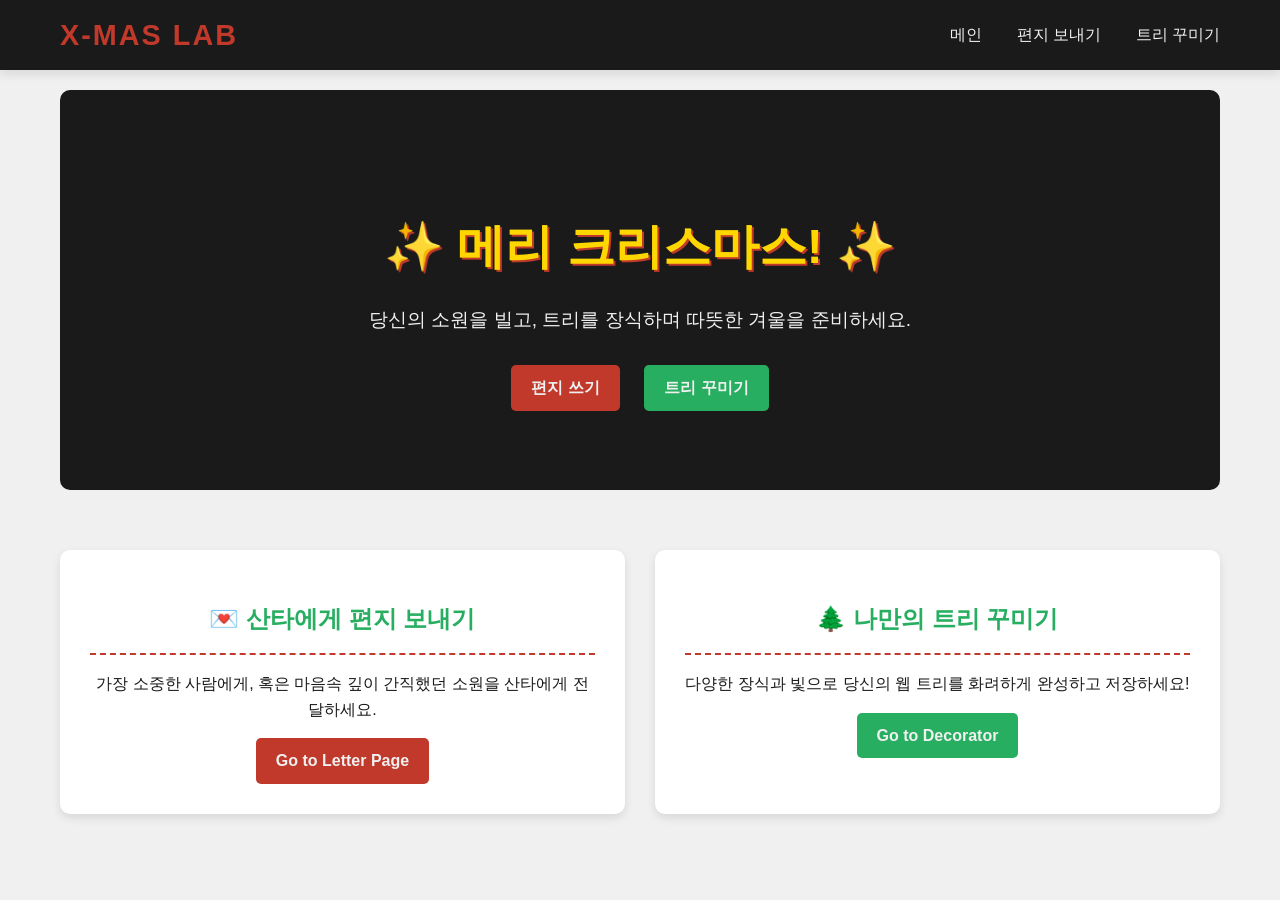
==== index.html @ ffda591e "코드 생성" ====
<!DOCTYPE html>
<html lang="ko">
<head>
    <meta charset="UTF-8">
    <meta name="viewport" content="width=device-width, initial-scale=1.0">
    <title>🎄 메리 크리스마스 | X-MAS LAB</title>
    <link rel="stylesheet" href="css/style.css">
    <link rel="stylesheet" href="css/main.css">
</head>
<body>
    <header class="navbar">
        <div class="nav-container">
            <div class="nav-logo"><a href="index.html">X-MAS LAB</a></div>
            <nav class="nav-links">
                <a href="index.html">메인</a>
                <a href="letter.html">편지 보내기</a>
                <a href="tree-decorator.html">트리 꾸미기</a>
            </nav>
        </div>
    </header>

    <main class="main-content">
        <section class="hero-section">
            <div class="hero-text">
                <h1>✨ 메리 크리스마스! ✨</h1>
                <p>당신의 소원을 빌고, 트리를 장식하며 따뜻한 겨울을 준비하세요.</p>
                <div class="hero-actions">
                    <a href="letter.html" class="button-red">편지 쓰기</a>
                    <a href="tree-decorator.html" class="button-green">트리 꾸미기</a>
                </div>
            </div>
        </section>

        <section class="feature-cards">
            <article class="card">
                <h2>💌 산타에게 편지 보내기</h2>
                <p>가장 소중한 사람에게, 혹은 마음속 깊이 간직했던 소원을 산타에게 전달하세요.</p>
                <a href="letter.html" class="button-red">Go to Letter Page</a>
            </article>
            
            <article class="card">
                <h2>🌲 나만의 트리 꾸미기</h2>
                <p>다양한 장식과 빛으로 당신의 웹 트리를 화려하게 완성하고 저장하세요!</p>
                <a href="tree-decorator.html" class="button-green">Go to Decorator</a>
            </article>
        </section>
    </main>

    <script src="js/script.js"></script>
</body>
</html>
---- css/style.css ----
:root {
    /* 색상 팔레트 */
    --color-white-snow: #F0F0F0;
    --color-black-text: #1A1A1A;
    --color-red-christmas: #C0392B;
    --color-green-christmas: #27AE60;
    --color-gold-accent: #FFD700;

    /* 폰트 설정 (기본 폰트) */
    --font-primary: 'Malgun Gothic', 'Arial', sans-serif;
    --shadow-light: 0 4px 10px rgba(0, 0, 0, 0.1);
}

* {
    box-sizing: border-box;
}

body {
    background-color: var(--color-white-snow);
    color: var(--color-black-text);
    font-family: var(--font-primary);
    margin: 0;
    padding-top: 70px; /* 네비게이션 높이만큼 패딩 */
    line-height: 1.6;
}

/* --- 공통 버튼 스타일 --- */
.button-red, .button-green {
    display: inline-block;
    padding: 10px 20px;
    text-decoration: none;
    font-weight: bold;
    border-radius: 5px;
    transition: background-color 0.3s, transform 0.2s;
    text-align: center;
    border: none;
    cursor: pointer;
}

.button-red {
    background-color: var(--color-red-christmas);
    color: var(--color-white-snow);
}
.button-red:hover {
    background-color: #A93224;
    transform: translateY(-2px);
}

.button-green {
    background-color: var(--color-green-christmas);
    color: var(--color-white-snow);
}
.button-green:hover {
    background-color: #219d55;
    transform: translateY(-2px);
}

/* --- 네비게이션 바 스타일 --- */
.navbar {
    position: fixed;
    top: 0;
    left: 0;
    width: 100%;
    height: 70px;
    background-color: var(--color-black-text);
    box-shadow: var(--shadow-light);
    z-index: 1000;
}

.nav-container {
    display: flex;
    justify-content: space-between;
    align-items: center;
    max-width: 1200px;
    margin: 0 auto;
    height: 100%;
    padding: 0 20px;
}

.nav-logo a {
    color: var(--color-red-christmas);
    font-size: 1.8em;
    font-weight: 900;
    text-decoration: none;
    letter-spacing: 2px;
}

.nav-links a {
    color: var(--color-white-snow);
    text-decoration: none;
    margin-left: 30px;
    font-size: 1em;
    font-weight: 500;
    transition: color 0.3s;
}

.nav-links a:hover {
    color: var(--color-green-christmas);
}
---- css/main.css ----
/* --- 메인 페이지 전용 스타일 --- */

.main-content {
    max-width: 1200px;
    margin: 0 auto;
    padding: 20px;
}

/* 1. 히어로 섹션 */
.hero-section {
    position: relative;
    background-color: var(--color-black-text); /* 배경색 검정 */
    color: var(--color-white-snow);
    height: 400px;
    display: flex;
    justify-content: center;
    align-items: center;
    text-align: center;
    border-radius: 10px;
    margin-bottom: 40px;
    /* 

[Image of snowy night christmas scene with subtle animation]
 */
    /* 실제로는 배경 이미지 또는 애니메이션을 여기에 삽입 */
}

.hero-text h1 {
    font-size: 3em;
    color: var(--color-gold-accent); /* 골드 강조 */
    margin-bottom: 10px;
    text-shadow: 2px 2px var(--color-red-christmas);
}

.hero-text p {
    font-size: 1.2em;
    margin-bottom: 30px;
}

.hero-actions a {
    margin: 0 10px;
}

/* 2. 기능 카드 섹션 */
.feature-cards {
    display: flex;
    justify-content: space-around;
    gap: 30px;
    padding: 20px 0;
}

.card {
    flex: 1;
    background-color: #FFFFFF;
    padding: 30px;
    border-radius: 10px;
    box-shadow: var(--shadow-light);
    text-align: center;
    min-width: 300px;
    transition: transform 0.3s;
}

.card:hover {
    transform: translateY(-5px);
}

.card h2 {
    color: var(--color-green-christmas);
    border-bottom: 2px dashed var(--color-red-christmas);
    padding-bottom: 15px;
    margin-bottom: 15px;
}
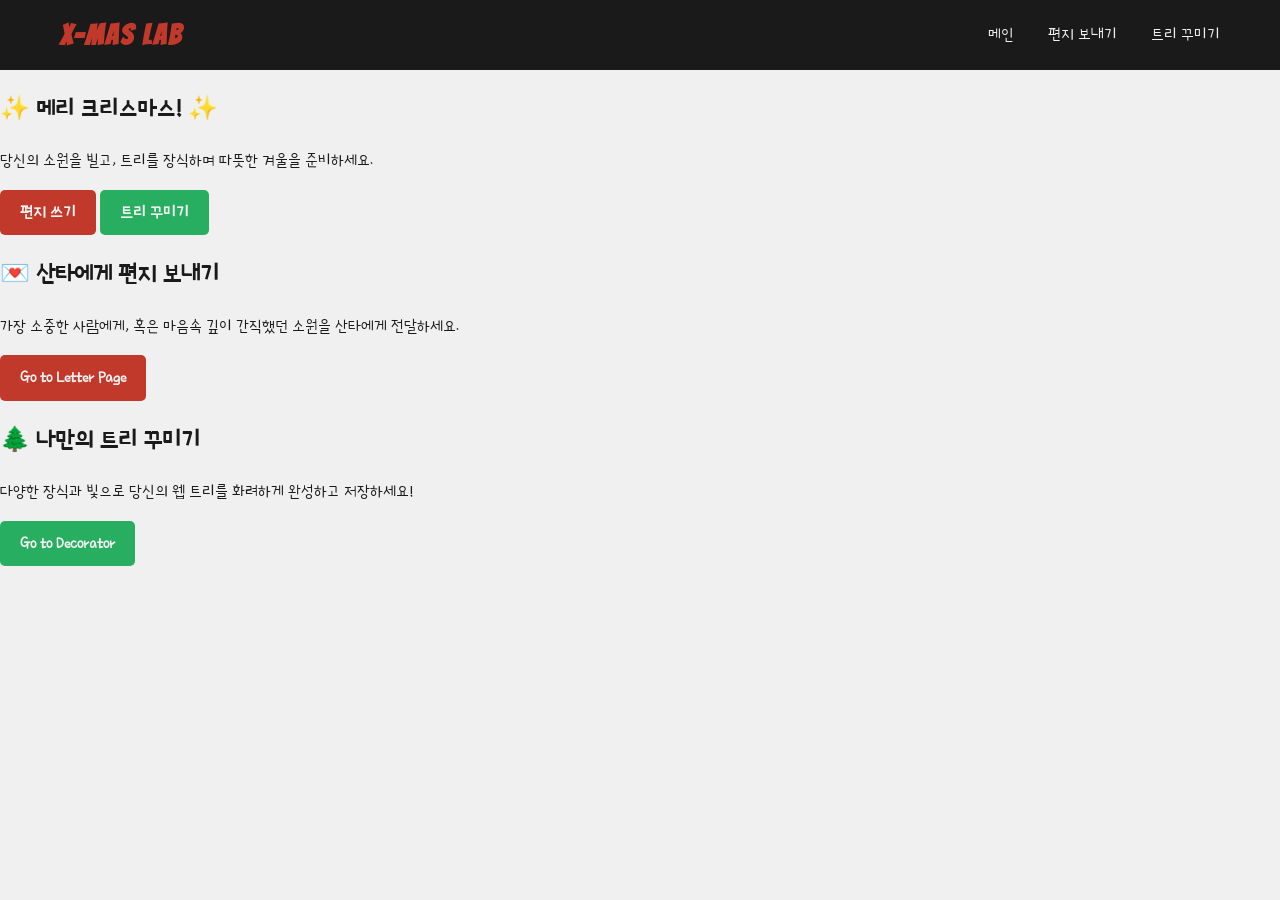
==== commit 98300f05: "폰트 수정" ====
--- a/index.html
+++ b/index.html
@@ -3,10 +3,14 @@
 <head>
     <meta charset="UTF-8">
     <meta name="viewport" content="width=device-width, initial-scale=1.0">
-    <title>🎄 메리 크리스마스 | X-MAS LAB</title>
+    <title>🎄 메리 크리스마스</title>
+    
+    <link rel="preconnect" href="https://fonts.googleapis.com">
+    <link rel="preconnect" href="https://fonts.gstatic.com" crossorigin>
+    <link href="https://fonts.googleapis.com/css2?family=Bangers&family=Poor+Story&display=swap" rel="stylesheet">
+    
     <link rel="stylesheet" href="css/style.css">
-    <link rel="stylesheet" href="css/main.css">
-</head>
+    </head>
 <body>
     <header class="navbar">
         <div class="nav-container">
--- a/css/style.css
+++ b/css/style.css
@@ -6,9 +6,28 @@
     --color-green-christmas: #27AE60;
     --color-gold-accent: #FFD700;
 
-    /* 폰트 설정 (기본 폰트) */
-    --font-primary: 'Malgun Gothic', 'Arial', sans-serif;
-    --shadow-light: 0 4px 10px rgba(0, 0, 0, 0.1);
+    /* Bangers (영문), Poor Story (한글) 폰트 설정 */
+    /* Bangers는 영문 전용이므로, Poor Story를 백업으로 지정합니다. */
+    --font-bangers: 'Bangers', cursive;
+    --font-poorstory: 'Poor Story', cursive;
+
+    /* 기본 폰트: 한글 가독성을 우선하되, 영문은 Bangers를 기본으로 사용합니다. */
+    --font-primary: var(--font-poorstory); 
+}
+
+/* ... (기존 body, 버튼 스타일 등은 그대로 둡니다) ... */
+
+
+/* --- 네비게이션 바 스타일 (네비게이션 로고에 Bangers 적용) --- */
+.nav-logo a {
+    color: var(--color-red-christmas);
+    font-size: 1.8em;
+    font-weight: 900;
+    text-decoration: none;
+    letter-spacing: 2px;
+    
+    /* 로고는 강하게 영문 폰트 적용 */
+    font-family: var(--font-bangers); 
 }
 
 * {
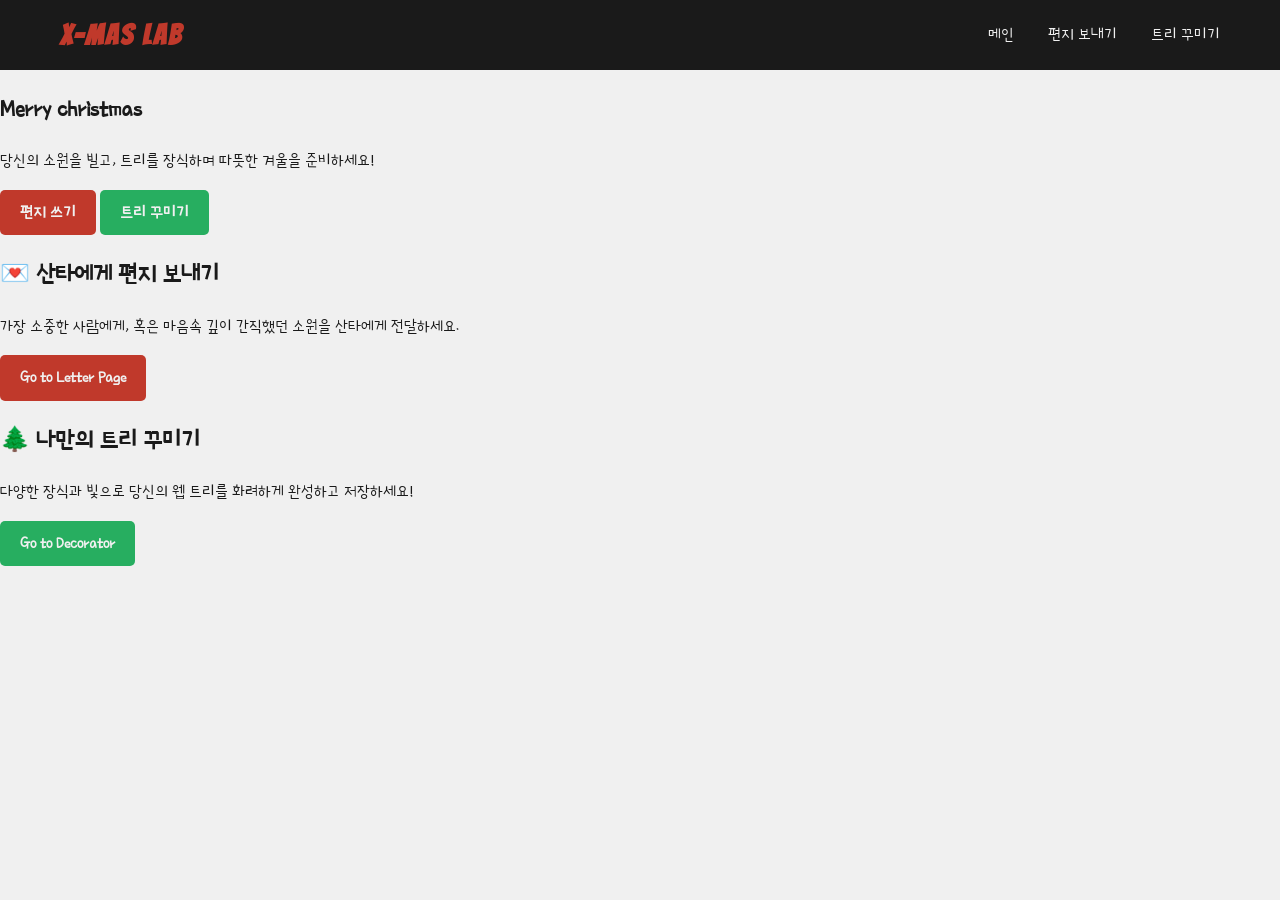
==== commit aec8faff: "메리크리스마스" ====
--- a/index.html
+++ b/index.html
@@ -26,8 +26,8 @@
     <main class="main-content">
         <section class="hero-section">
             <div class="hero-text">
-                <h1>✨ 메리 크리스마스! ✨</h1>
-                <p>당신의 소원을 빌고, 트리를 장식하며 따뜻한 겨울을 준비하세요.</p>
+                <h1>Merry christmas</h1>
+                <p>당신의 소원을 빌고, 트리를 장식하며 따뜻한 겨울을 준비하세요!</p>
                 <div class="hero-actions">
                     <a href="letter.html" class="button-red">편지 쓰기</a>
                     <a href="tree-decorator.html" class="button-green">트리 꾸미기</a>
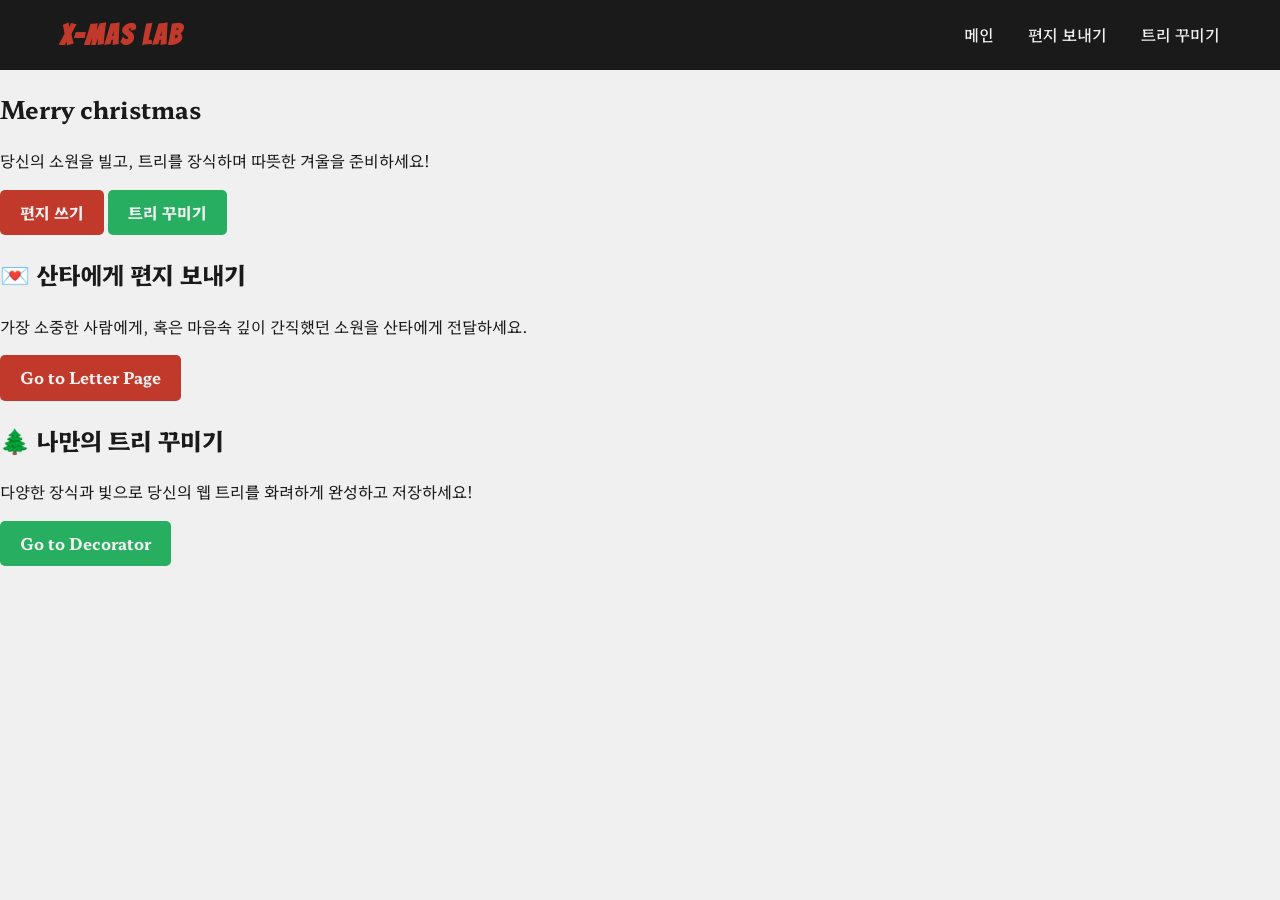
==== commit 4956b0e6: "폰트 수정" ====
--- a/index.html
+++ b/index.html
@@ -7,10 +7,10 @@
     
     <link rel="preconnect" href="https://fonts.googleapis.com">
     <link rel="preconnect" href="https://fonts.gstatic.com" crossorigin>
-    <link href="https://fonts.googleapis.com/css2?family=Bangers&family=Poor+Story&display=swap" rel="stylesheet">
+    <link href="https://fonts.googleapis.com/css2?family=Bangers&family=Hahmlet:wght@100..900&display=swap" rel="stylesheet">
     
     <link rel="stylesheet" href="css/style.css">
-    </head>
+</head>
 <body>
     <header class="navbar">
         <div class="nav-container">
--- a/css/style.css
+++ b/css/style.css
@@ -6,13 +6,12 @@
     --color-green-christmas: #27AE60;
     --color-gold-accent: #FFD700;
 
-    /* Bangers (영문), Poor Story (한글) 폰트 설정 */
-    /* Bangers는 영문 전용이므로, Poor Story를 백업으로 지정합니다. */
+    /* Bangers (영문), Hahmlet (한글) 폰트 설정 */
     --font-bangers: 'Bangers', cursive;
-    --font-poorstory: 'Poor Story', cursive;
+    --font-hahmlet: 'Hahmlet', serif; /* Poor Story 대신 Hahmlet으로 변경 */
 
     /* 기본 폰트: 한글 가독성을 우선하되, 영문은 Bangers를 기본으로 사용합니다. */
-    --font-primary: var(--font-poorstory); 
+    --font-primary: var(--font-hahmlet); /* 기본 폰트를 Hahmlet으로 변경 */
 }
 
 /* ... (기존 body, 버튼 스타일 등은 그대로 둡니다) ... */
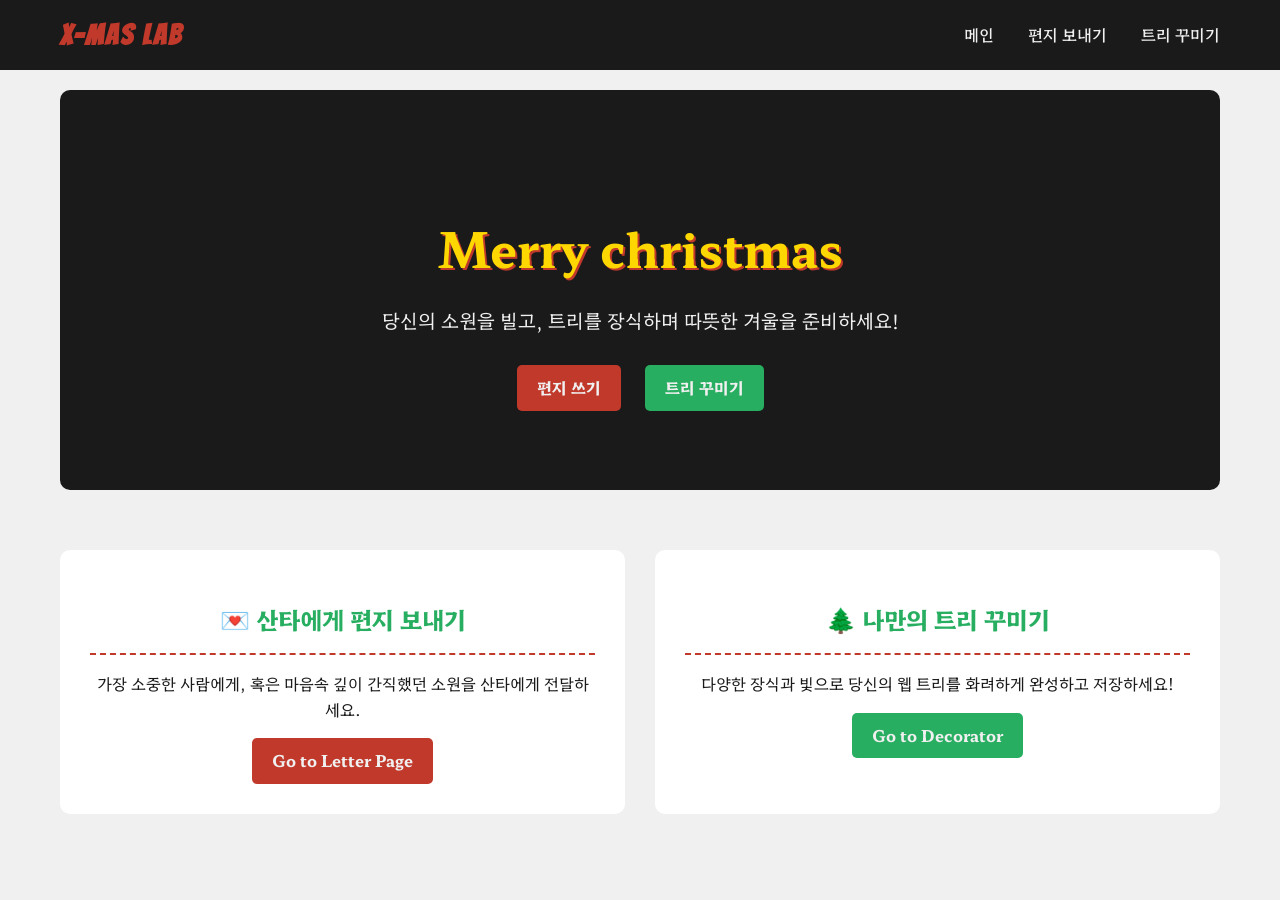
==== commit a7aa4ba1: "수정" ====
--- a/index.html
+++ b/index.html
@@ -10,6 +10,7 @@
     <link href="https://fonts.googleapis.com/css2?family=Bangers&family=Hahmlet:wght@100..900&display=swap" rel="stylesheet">
     
     <link rel="stylesheet" href="css/style.css">
+    <link rel="stylesheet" href="css/main.css">
 </head>
 <body>
     <header class="navbar">
--- a/css/main.css
+++ b/css/main.css
@@ -0,0 +1,73 @@
+/* --- 메인 페이지 전용 스타일 --- */
+
+.main-content {
+    max-width: 1200px;
+    margin: 0 auto;
+    padding: 20px;
+}
+
+/* 1. 히어로 섹션 */
+.hero-section {
+    position: relative;
+    background-color: var(--color-black-text); /* 배경색 검정 */
+    color: var(--color-white-snow);
+    height: 400px;
+    display: flex;
+    justify-content: center;
+    align-items: center;
+    text-align: center;
+    border-radius: 10px;
+    margin-bottom: 40px;
+    /* 
+
+[Image of snowy night christmas scene with subtle animation]
+ */
+    /* 실제로는 배경 이미지 또는 애니메이션을 여기에 삽입 */
+}
+
+.hero-text h1 {
+    font-size: 3em;
+    color: var(--color-gold-accent); /* 골드 강조 */
+    margin-bottom: 10px;
+    text-shadow: 2px 2px var(--color-red-christmas);
+}
+
+.hero-text p {
+    font-size: 1.2em;
+    margin-bottom: 30px;
+}
+
+.hero-actions a {
+    margin: 0 10px;
+}
+
+/* 2. 기능 카드 섹션 */
+.feature-cards {
+    display: flex;
+    justify-content: space-around;
+    gap: 30px;
+    padding: 20px 0;
+}
+
+.card {
+    flex: 1;
+    background-color: #FFFFFF;
+    padding: 30px;
+    border-radius: 10px;
+    box-shadow: var(--shadow-light);
+    text-align: center;
+    min-width: 300px;
+    transition: transform 0.3s;
+}
+
+.card:hover {
+    transform: translateY(-5px);
+}
+
+.card h2 {
+    color: var(--color-green-christmas);
+    border-bottom: 2px dashed var(--color-red-christmas);
+    padding-bottom: 15px;
+    margin-bottom: 15px;
+}
+
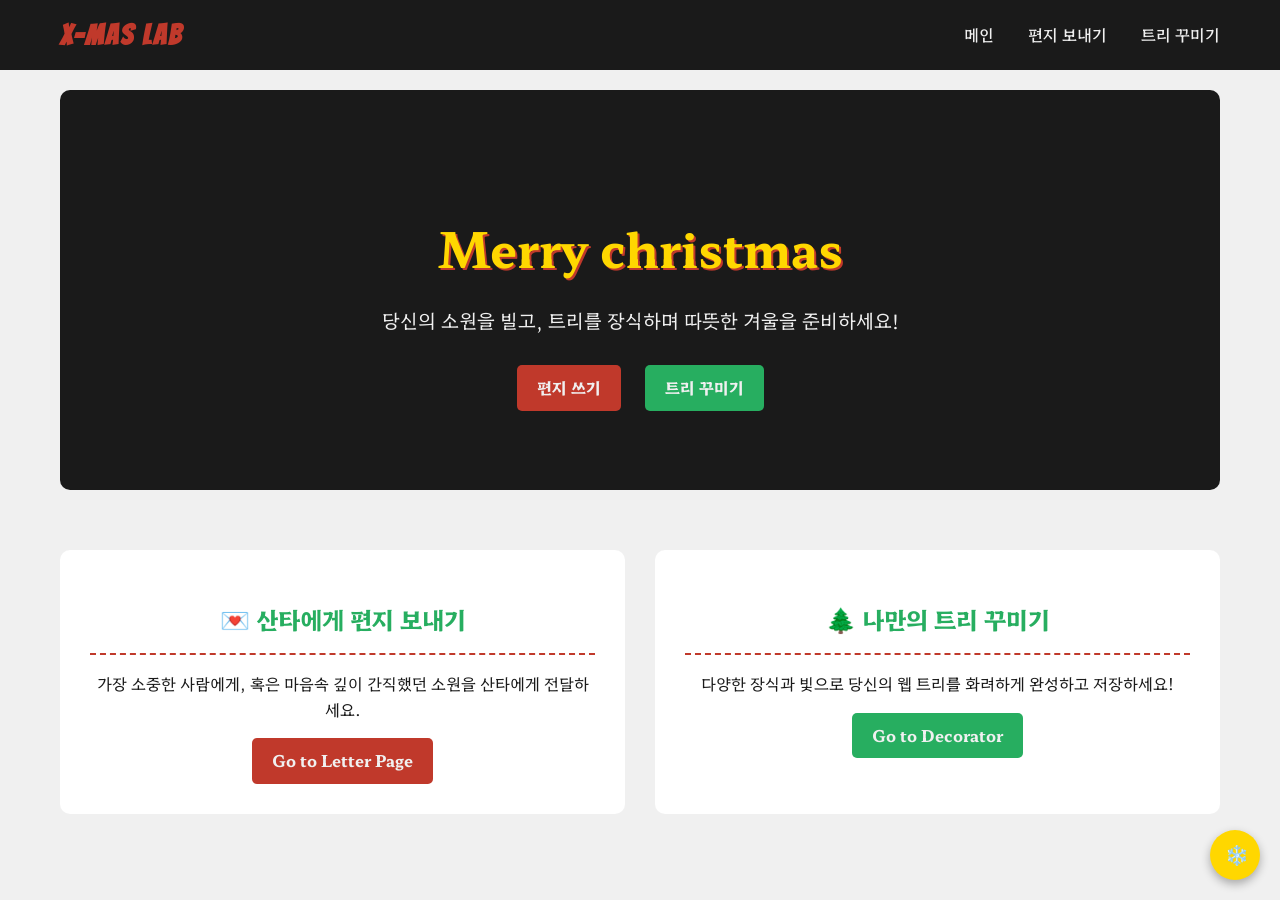
==== commit 11f9249a: "눈" ====
--- a/index.html
+++ b/index.html
@@ -13,6 +13,8 @@
     <link rel="stylesheet" href="css/main.css">
 </head>
 <body>
+    <div id="snow-container" class="snow-container"></div> 
+
     <header class="navbar">
         <div class="nav-container">
             <div class="nav-logo"><a href="index.html">X-MAS LAB</a></div>
@@ -50,6 +52,8 @@
             </article>
         </section>
     </main>
+    
+    <button id="snow-toggle">❄️</button> 
 
     <script src="js/script.js"></script>
 </body>
--- a/css/style.css
+++ b/css/style.css
@@ -114,4 +114,71 @@
 
 .nav-links a:hover {
     color: var(--color-green-christmas);
+}
+
+/* --- 눈 효과 (Snow Effect) 스타일 --- */
+
+/* 1. 눈 컨테이너 (스크롤 방지 및 화면 전체 덮기) */
+.snow-container {
+    position: fixed;
+    top: 0;
+    left: 0;
+    width: 100%;
+    height: 100%;
+    pointer-events: none; /* 눈이 클릭을 방해하지 않도록 설정 */
+    z-index: 999; /* 네비게이션바(1000) 바로 아래 */
+    overflow: hidden;
+}
+
+/* 2. 개별 눈송이 기본 스타일 */
+.snowflake {
+    position: absolute;
+    width: 10px;
+    height: 10px;
+    background: #fff;
+    border-radius: 50%;
+    opacity: 0.8;
+    filter: drop-shadow(0 0 5px rgba(255, 255, 255, 0.5));
+    animation: fall linear infinite; /* 눈 내리는 애니메이션 적용 */
+}
+
+/* 3. 눈 내리는 애니메이션 */
+@keyframes fall {
+    0% {
+        transform: translate3d(0, -100px, 0) rotate(0deg);
+        opacity: 0.8;
+    }
+    100% {
+        transform: translate3d(0, 100vh, 0) rotate(360deg);
+        opacity: 0.2;
+    }
+}
+
+/* 4. 애니메이션 일시 정지/재개 (JS에서 사용) */
+.snow-container.paused .snowflake {
+    animation-play-state: paused; /* 이 클래스가 추가되면 애니메이션 정지 */
+}
+
+/* 5. 눈 토글 버튼 스타일 */
+#snow-toggle {
+    position: fixed;
+    bottom: 20px;
+    right: 20px;
+    z-index: 1001; /* 네비게이션바 위에 배치 */
+    padding: 10px 15px;
+    border-radius: 50%;
+    width: 50px;
+    height: 50px;
+    font-size: 1.2em;
+    font-weight: bold;
+    background-color: var(--color-gold-accent);
+    color: var(--color-black-text);
+    box-shadow: 0 4px 10px rgba(0, 0, 0, 0.3);
+    border: none;
+    cursor: pointer;
+    transition: background-color 0.3s;
+}
+
+#snow-toggle:hover {
+    background-color: #e0b400;
 }
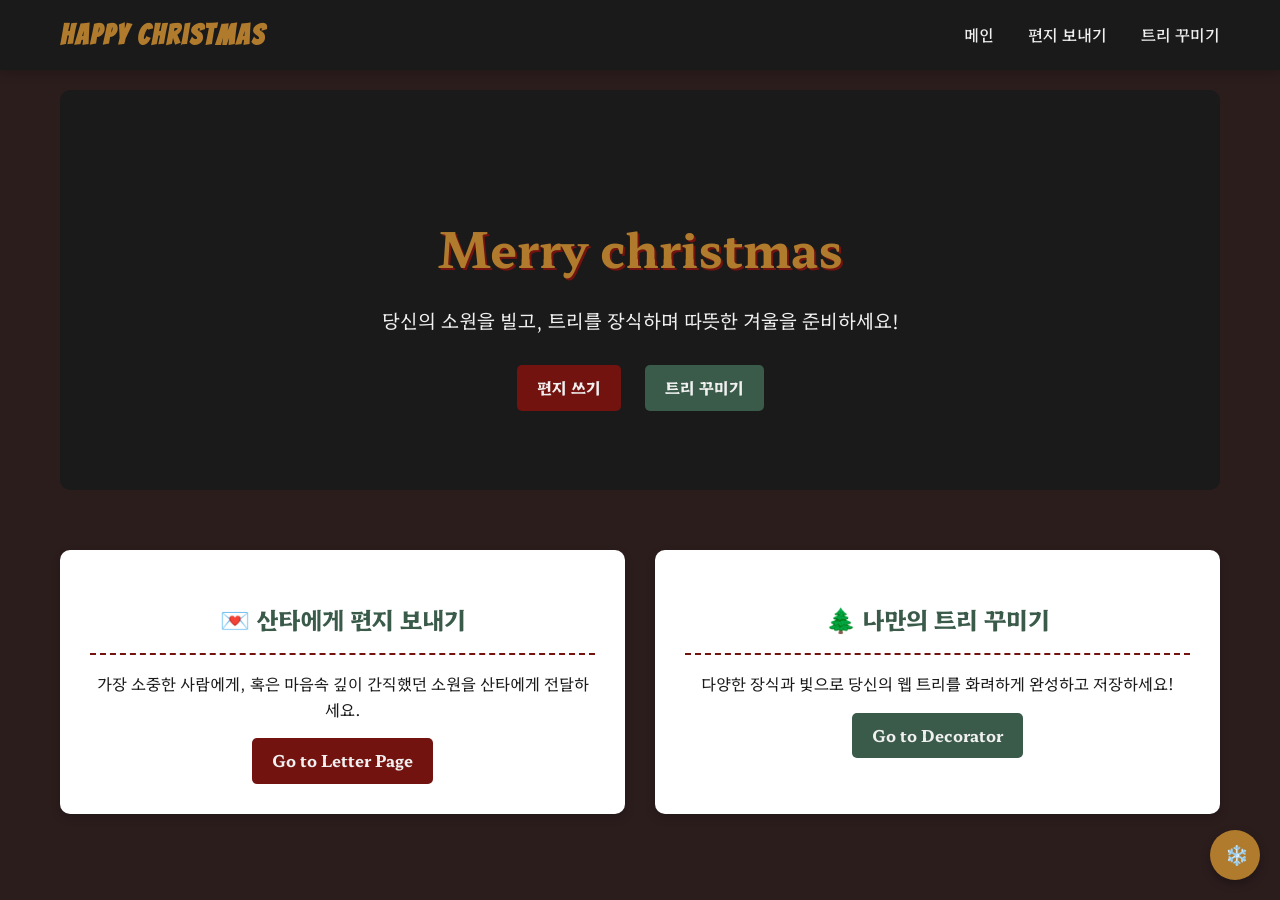
==== commit 1e5e5c72: "Happy Christmas" ====
--- a/index.html
+++ b/index.html
@@ -17,7 +17,7 @@
 
     <header class="navbar">
         <div class="nav-container">
-            <div class="nav-logo"><a href="index.html">X-MAS LAB</a></div>
+            <div class="nav-logo"><a href="index.html">Happy Christmas</a></div>
             <nav class="nav-links">
                 <a href="index.html">메인</a>
                 <a href="letter.html">편지 보내기</a>
--- a/css/style.css
+++ b/css/style.css
@@ -1,32 +1,18 @@
 :root {
-    /* 색상 팔레트 */
+    /* 색상 팔레트 (사용자 정의) */
     --color-white-snow: #F0F0F0;
-    --color-black-text: #1A1A1A;
-    --color-red-christmas: #C0392B;
-    --color-green-christmas: #27AE60;
-    --color-gold-accent: #FFD700;
+    --color-dark-brown-background: #2C1D1D; 
+    --color-black-text: #1A1A1A; 
+    --color-red-christmas: #72130F; 
+    --color-green-christmas: #3a5a4a;
+    --color-gold-accent: #B07B2D; 
+    --color-button-dark-red: #72130F; 
+    --shadow-light: 0 4px 10px rgba(0, 0, 0, 0.2);
 
-    /* Bangers (영문), Hahmlet (한글) 폰트 설정 */
+    /* 폰트 설정 */
     --font-bangers: 'Bangers', cursive;
-    --font-hahmlet: 'Hahmlet', serif; /* Poor Story 대신 Hahmlet으로 변경 */
-
-    /* 기본 폰트: 한글 가독성을 우선하되, 영문은 Bangers를 기본으로 사용합니다. */
-    --font-primary: var(--font-hahmlet); /* 기본 폰트를 Hahmlet으로 변경 */
-}
-
-/* ... (기존 body, 버튼 스타일 등은 그대로 둡니다) ... */
-
-
-/* --- 네비게이션 바 스타일 (네비게이션 로고에 Bangers 적용) --- */
-.nav-logo a {
-    color: var(--color-red-christmas);
-    font-size: 1.8em;
-    font-weight: 900;
-    text-decoration: none;
-    letter-spacing: 2px;
-    
-    /* 로고는 강하게 영문 폰트 적용 */
-    font-family: var(--font-bangers); 
+    --font-hahmlet: 'Hahmlet', serif; 
+    --font-primary: var(--font-hahmlet); 
 }
 
 * {
@@ -34,11 +20,11 @@
 }
 
 body {
-    background-color: var(--color-white-snow);
-    color: var(--color-black-text);
+    background-color: var(--color-dark-brown-background); 
+    color: var(--color-white-snow); 
     font-family: var(--font-primary);
     margin: 0;
-    padding-top: 70px; /* 네비게이션 높이만큼 패딩 */
+    padding-top: 70px; 
     line-height: 1.6;
 }
 
@@ -56,11 +42,11 @@
 }
 
 .button-red {
-    background-color: var(--color-red-christmas);
+    background-color: var(--color-button-dark-red); 
     color: var(--color-white-snow);
 }
 .button-red:hover {
-    background-color: #A93224;
+    background-color: #5A0F0D;
     transform: translateY(-2px);
 }
 
@@ -69,7 +55,7 @@
     color: var(--color-white-snow);
 }
 .button-green:hover {
-    background-color: #219d55;
+    background-color: #2F4738;
     transform: translateY(-2px);
 }
 
@@ -96,11 +82,12 @@
 }
 
 .nav-logo a {
-    color: var(--color-red-christmas);
+    color: var(--color-gold-accent); 
     font-size: 1.8em;
     font-weight: 900;
     text-decoration: none;
     letter-spacing: 2px;
+    font-family: var(--font-bangers); 
 }
 
 .nav-links a {
@@ -116,33 +103,29 @@
     color: var(--color-green-christmas);
 }
 
-/* --- 눈 효과 (Snow Effect) 스타일 --- */
-
-/* 1. 눈 컨테이너 (스크롤 방지 및 화면 전체 덮기) */
+/* --- 눈 효과 (Snow Effect) 스타일 (FIXED) --- */
 .snow-container {
     position: fixed;
     top: 0;
     left: 0;
     width: 100%;
     height: 100%;
-    pointer-events: none; /* 눈이 클릭을 방해하지 않도록 설정 */
-    z-index: 999; /* 네비게이션바(1000) 바로 아래 */
+    pointer-events: none; 
+    z-index: 999; 
     overflow: hidden;
 }
 
-/* 2. 개별 눈송이 기본 스타일 */
 .snowflake {
     position: absolute;
     width: 10px;
     height: 10px;
-    background: #fff;
-    border-radius: 50%;
+    background: #fff; 
+    border-radius: 50%; 
     opacity: 0.8;
     filter: drop-shadow(0 0 5px rgba(255, 255, 255, 0.5));
-    animation: fall linear infinite; /* 눈 내리는 애니메이션 적용 */
+    animation: fall linear infinite; 
 }
 
-/* 3. 눈 내리는 애니메이션 */
 @keyframes fall {
     0% {
         transform: translate3d(0, -100px, 0) rotate(0deg);
@@ -150,13 +133,8 @@
     }
     100% {
         transform: translate3d(0, 100vh, 0) rotate(360deg);
-        opacity: 0.2;
+        opacity: 0; 
     }
-}
-
-/* 4. 애니메이션 일시 정지/재개 (JS에서 사용) */
-.snow-container.paused .snowflake {
-    animation-play-state: paused; /* 이 클래스가 추가되면 애니메이션 정지 */
 }
 
 /* 5. 눈 토글 버튼 스타일 */
@@ -164,7 +142,7 @@
     position: fixed;
     bottom: 20px;
     right: 20px;
-    z-index: 1001; /* 네비게이션바 위에 배치 */
+    z-index: 1001; 
     padding: 10px 15px;
     border-radius: 50%;
     width: 50px;
@@ -180,5 +158,5 @@
 }
 
 #snow-toggle:hover {
-    background-color: #e0b400;
+    background-color: #902f2c;
 }
--- a/css/main.css
+++ b/css/main.css
@@ -52,6 +52,7 @@
 .card {
     flex: 1;
     background-color: #FFFFFF;
+    color: var(--color-black-text); /* 👈 이 라인을 추가합니다. */
     padding: 30px;
     border-radius: 10px;
     box-shadow: var(--shadow-light);
@@ -59,6 +60,7 @@
     min-width: 300px;
     transition: transform 0.3s;
 }
+
 
 .card:hover {
     transform: translateY(-5px);
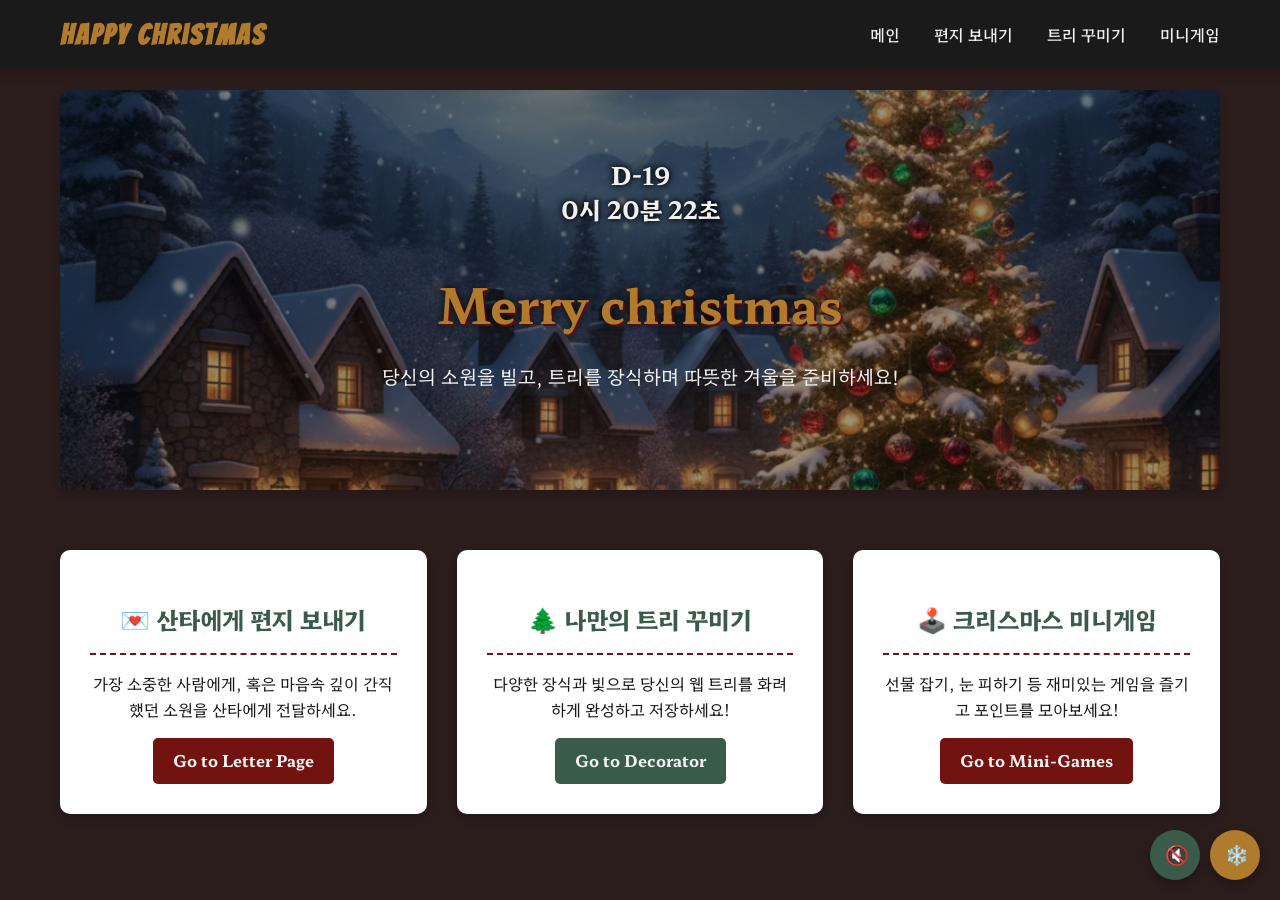
==== commit d0841cd1: "미니게임 및 사운드, 타이머 추가" ====
--- a/index.html
+++ b/index.html
@@ -22,6 +22,7 @@
                 <a href="index.html">메인</a>
                 <a href="letter.html">편지 보내기</a>
                 <a href="tree-decorator.html">트리 꾸미기</a>
+                <a href="minigame.html">미니게임</a>
             </nav>
         </div>
     </header>
@@ -29,13 +30,14 @@
     <main class="main-content">
         <section class="hero-section">
             <div class="hero-text">
-                <h1>Merry christmas</h1>
-                <p>당신의 소원을 빌고, 트리를 장식하며 따뜻한 겨울을 준비하세요!</p>
-                <div class="hero-actions">
-                    <a href="letter.html" class="button-red">편지 쓰기</a>
-                    <a href="tree-decorator.html" class="button-green">트리 꾸미기</a>
+            <div id="countdown-timer" class="countdown-timer">D-Day</div> 
+            
+            <h1>Merry christmas</h1>
+            
+            <p>당신의 소원을 빌고, 트리를 장식하며 따뜻한 겨울을 준비하세요!</p>
+            <div class="hero-actions">
                 </div>
-            </div>
+        </div>
         </section>
 
         <section class="feature-cards">
@@ -50,11 +52,20 @@
                 <p>다양한 장식과 빛으로 당신의 웹 트리를 화려하게 완성하고 저장하세요!</p>
                 <a href="tree-decorator.html" class="button-green">Go to Decorator</a>
             </article>
+            
+            <article class="card">
+                <h2>🕹️ 크리스마스 미니게임</h2>
+                <p>선물 잡기, 눈 피하기 등 재미있는 게임을 즐기고 포인트를 모아보세요!</p>
+                <a href="minigame.html" class="button-red">Go to Mini-Games</a>
+            </article>
         </section>
     </main>
+
+    <audio id="christmas-carol" src="assets/audio/carol.mp3" loop></audio> 
+    <button id="music-toggle" class="music-toggle-button">🎶</button>
     
     <button id="snow-toggle">❄️</button> 
 
     <script src="js/script.js"></script>
 </body>
-</html>+</html>
--- a/css/style.css
+++ b/css/style.css
@@ -158,5 +158,29 @@
 }
 
 #snow-toggle:hover {
-    background-color: #902f2c;
+    background-color: #604d07;
+}
+
+/* 6. 음악 토글 버튼 스타일 (NEW) */
+#music-toggle {
+    position: fixed;
+    bottom: 20px;
+    right: 80px; /* 눈 토글 버튼의 왼쪽으로 띄웁니다 */
+    z-index: 1001; 
+    padding: 10px 15px;
+    border-radius: 50%;
+    width: 50px;
+    height: 50px;
+    font-size: 1.2em;
+    font-weight: bold;
+    background-color: var(--color-green-christmas); 
+    color: var(--color-white-snow);
+    box-shadow: 0 4px 10px rgba(0, 0, 0, 0.3);
+    border: none;
+    cursor: pointer;
+    transition: background-color 0.3s;
+}
+
+#music-toggle:hover {
+    background-color: #2F4738; 
 }
--- a/css/main.css
+++ b/css/main.css
@@ -9,7 +9,14 @@
 /* 1. 히어로 섹션 */
 .hero-section {
     position: relative;
-    background-color: var(--color-black-text); /* 배경색 검정 */
+    background-color: var(--color-black-text); 
+    
+    /* 🚨 이 부분을 수정: 절대 경로 대신 상대 경로 사용 */
+    background-image: url('../assets/images/Gemini_Generated_Image_hyblr8hyblr8hybl.png');
+    
+    background-size: cover;        
+    background-position: center;   
+    background-repeat: no-repeat;  
     color: var(--color-white-snow);
     height: 400px;
     display: flex;
@@ -18,18 +25,37 @@
     text-align: center;
     border-radius: 10px;
     margin-bottom: 40px;
-    /* 
+    box-shadow: var(--shadow-light); 
+    
+    z-index: 1; 
+}
 
-[Image of snowy night christmas scene with subtle animation]
- */
-    /* 실제로는 배경 이미지 또는 애니메이션을 여기에 삽입 */
+/* --- 이미지 어둡게 만드는 오버레이 추가 (가독성 핵심) --- */
+.hero-section::before {
+    content: '';
+    position: absolute;
+    top: 0;
+    left: 0;
+    width: 100%;
+    height: 100%;
+    /* 반투명 검은색 배경 (0.4는 투명도. 이 숫자를 조절해서 밝기를 바꿀 수 있습니다) */
+    background-color: rgba(0, 0, 0, 0.4); 
+    border-radius: 10px;
+    z-index: 1; /* 오버레이는 이미지 위에, 텍스트 아래에 위치 */
+}
+
+/* 텍스트 컨테이너 (.hero-text)에 z-index 설정 */
+.hero-text {
+    position: relative; /* z-index를 적용하려면 position 속성이 필요합니다. */
+    z-index: 2; /* 오버레이보다 높게 설정하여 텍스트가 앞에 보이게 함 */
 }
 
 .hero-text h1 {
     font-size: 3em;
-    color: var(--color-gold-accent); /* 골드 강조 */
+    color: var(--color-gold-accent); 
     margin-bottom: 10px;
-    text-shadow: 2px 2px var(--color-red-christmas);
+    /* 👈 텍스트 그림자를 더 진하게 하여 대비 강화 */
+    text-shadow: 0 0 10px rgba(0, 0, 0, 0.9), 2px 2px var(--color-red-christmas); 
 }
 
 .hero-text p {
@@ -39,6 +65,29 @@
 
 .hero-actions a {
     margin: 0 10px;
+}
+
+/* NEW: D-Day 카운터 스타일 */
+.countdown-timer { 
+    /* 폰트를 한글 폰트(Hahmlet)로 변경하고 크기를 줄입니다. */
+    font-family: var(--font-primary); /* Hahmlet 폰트 적용 */
+    font-size: 1.5em; /* 크기 축소 */
+    font-weight: 700;
+    
+    color: var(--color-white-snow); /* 흰색 글씨로 변경 */
+    
+    /* ⚠️ 배경색, 패딩, 박스 그림자 제거 */
+    background-color: transparent; 
+    padding: 0;
+    box-shadow: none; 
+    
+    margin: 0 auto 10px auto; /* h1 위에 위치하도록 하단 마진 추가 */
+    display: block; /* 블록 요소로 변경하여 중앙 정렬 유지 */
+    text-align: center;
+    line-height: 1.4;
+    
+    /* ✨ 가독성을 위한 진한 텍스트 그림자 추가 */
+    text-shadow: 0 0 5px #000000, 0 0 10px rgba(0, 0, 0, 0.8);
 }
 
 /* 2. 기능 카드 섹션 */
